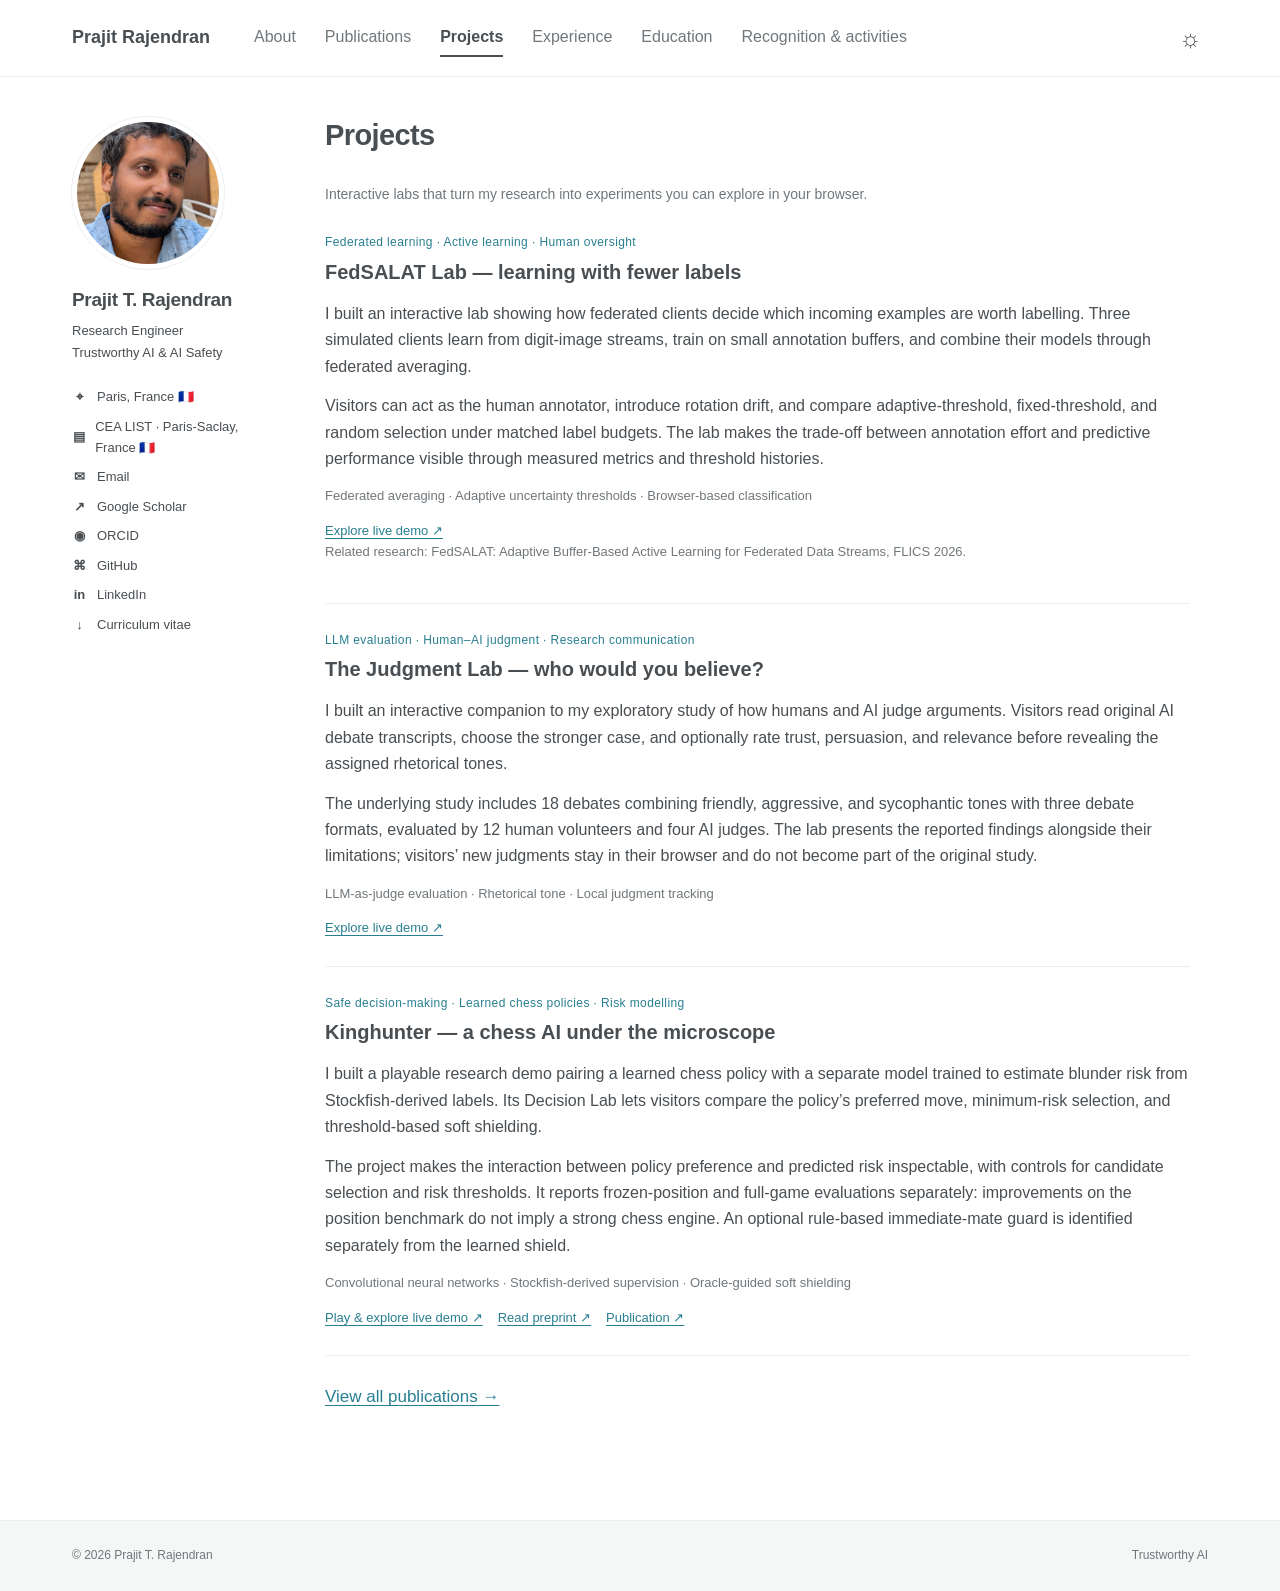
==== projects.html @ d3f107b3 "Version 2 initial" ====
<!doctype html><html lang="en"><head><meta charset="utf-8"><meta name="viewport" content="width=device-width,initial-scale=1"><meta name="description" content="Prajit T. Rajendran — trustworthy AI researcher at CEA LIST. Research, publications, and academic experience."><title>Projects | Prajit T. Rajendran</title><link rel="stylesheet" href="assets/style.css"><script src="assets/main.js" defer></script></head><body><a class="skip" href="#main">Skip to content</a><header><div class="header-inner"><a class="brand" href="index.html">Prajit Rajendran</a><nav aria-label="Main navigation"><a href="index.html">About</a><a href="publications.html">Publications</a><a href="projects.html" aria-current="page">Projects</a><a href="experience.html">Experience</a><a href="education.html">Education</a><a href="service.html">Recognition &amp; activities</a></nav><button id="theme" aria-label="Switch to dark theme" title="Toggle color theme">☼</button></div></header><div class="layout"><aside class="profile"><div class="avatar"><img src="assets/photo.jpg" alt="Prajit T. Rajendran" width="152" height="152"></div><h2>Prajit T. Rajendran</h2><p class="role">Research Engineer<br>Trustworthy AI & AI Safety</p><ul class="profile-links"><li><span>⌖</span> Paris, France 🇫🇷</li><li><span>▤</span> CEA LIST · Paris-Saclay, France 🇫🇷</li><li><span>✉</span> <a href="mailto:praj99T@gmail.com">Email</a></li><li><span>↗</span> <a href="https://scholar.google.com/citations?user=R2wEeSEAAAAJ">Google Scholar</a></li><li><span>◉</span> <a href="https://orcid.org/0000-0002-8283-9891">ORCID</a></li><li><span>⌘</span> <a href="https://github.com/Prajit-Rajendran">GitHub</a></li><li><span>in</span> <a href="https://linkedin.com/in/prajitrajendran">LinkedIn</a></li><li><span>↓</span> <a href="assets/CV_Prajit_Rajendran.pdf">Curriculum vitae</a></li></ul></aside><main id="main"><section aria-labelledby="projects-heading"><h1 id="projects-heading">Projects</h1>
<p class="muted">Interactive labs that turn my research into experiments you can explore in your browser.</p>
<article class="project"><p class="project-meta">Federated learning · Active learning · Human oversight</p><h3>FedSALAT Lab — learning with fewer labels</h3>
<p>I built an interactive lab showing how federated clients decide which incoming examples are worth labelling. Three simulated clients learn from digit-image streams, train on small annotation buffers, and combine their models through federated averaging.</p>
<p>Visitors can act as the human annotator, introduce rotation drift, and compare adaptive-threshold, fixed-threshold, and random selection under matched label budgets. The lab makes the trade-off between annotation effort and predictive performance visible through measured metrics and threshold histories.</p>
<p class="project-tools">Federated averaging · Adaptive uncertainty thresholds · Browser-based classification</p>
<div class="paper-links"><a href="https://fedsalat-lab.vercel.app/" aria-label="Explore FedSALAT Lab live demo">Explore live demo ↗</a></div>
<p class="project-reference">Related research: FedSALAT: Adaptive Buffer-Based Active Learning for Federated Data Streams, FLICS 2026.</p>
<!-- Add this project's code link here when available. -->
</article>
<article class="project"><p class="project-meta">LLM evaluation · Human–AI judgment · Research communication</p><h3>The Judgment Lab — who would you believe?</h3>
<p>I built an interactive companion to my exploratory study of how humans and AI judge arguments. Visitors read original AI debate transcripts, choose the stronger case, and optionally rate trust, persuasion, and relevance before revealing the assigned rhetorical tones.</p>
<p>The underlying study includes 18 debates combining friendly, aggressive, and sycophantic tones with three debate formats, evaluated by 12 human volunteers and four AI judges. The lab presents the reported findings alongside their limitations; visitors’ new judgments stay in their browser and do not become part of the original study.</p>
<p class="project-tools">LLM-as-judge evaluation · Rhetorical tone · Local judgment tracking</p>
<div class="paper-links"><a href="https://ai-debate-judgment-lab.vercel.app/" aria-label="Explore The Judgment Lab live demo">Explore live demo ↗</a></div>
<!-- Add this project's code or publication link here when available. -->
</article>
<article class="project"><p class="project-meta">Safe decision-making · Learned chess policies · Risk modelling</p><h3>Kinghunter — a chess AI under the microscope</h3>
<p>I built a playable research demo pairing a learned chess policy with a separate model trained to estimate blunder risk from Stockfish-derived labels. Its Decision Lab lets visitors compare the policy’s preferred move, minimum-risk selection, and threshold-based soft shielding.</p>
<p>The project makes the interaction between policy preference and predicted risk inspectable, with controls for candidate selection and risk thresholds. It reports frozen-position and full-game evaluations separately: improvements on the position benchmark do not imply a strong chess engine. An optional rule-based immediate-mate guard is identified separately from the learned shield.</p>
<p class="project-tools">Convolutional neural networks · Stockfish-derived supervision · Oracle-guided soft shielding</p>
<div class="paper-links"><a href="https://kinghunter-ogss.vercel.app/" aria-label="Explore Kinghunter live demo">Play & explore live demo ↗</a><a href="https://arxiv.org/abs/2603.08506">Read preprint ↗</a><a href="https://doi.org/10.1109/ICMLA66185.2025.00130">Publication ↗</a></div>
<!-- Add this project's code link here when available. -->
</article>
<p><a class="text-link" href="publications.html">View all publications →</a></p></section>
</main></div><footer><div>© 2026 Prajit T. Rajendran <span>Trustworthy AI</span></div></footer></body></html>
---- assets/style.css ----
*{box-sizing:border-box} :root{--bg:#fff;--text:#494e52;--muted:#70777b;--line:#eceeef;--accent:#287f91;--soft:#f5f7f7}html{color-scheme:light}body{margin:0;background:var(--bg);color:var(--text);font:17px/1.65 -apple-system,BlinkMacSystemFont,"Segoe UI",Arial,sans-serif}a{color:var(--accent);text-underline-offset:3px}a:hover{color:var(--text)}header{border-bottom:1px solid var(--line)}.header-inner{max-width:1200px;margin:auto;display:flex;align-items:center;gap:44px;padding:19px 32px}.brand{font-size:18px;font-weight:700;text-decoration:none;color:var(--text);white-space:nowrap}nav{display:flex;gap:29px;flex:1}nav a{font-size:16px;text-decoration:none;color:var(--muted);padding:5px 0}nav a[aria-current]{color:var(--text);border-bottom:2px solid var(--text);font-weight:600}button{cursor:pointer;color:var(--text);background:none;border:0;font-size:25px}a:focus-visible,button:focus-visible,input:focus-visible,select:focus-visible{outline:3px solid var(--accent);outline-offset:4px}.layout{max-width:1200px;margin:40px auto 90px;display:grid;grid-template-columns:205px minmax(0,1fr);gap:48px;padding:0 32px}.profile{align-self:start;position:sticky;top:28px;font-size:13px}.avatar{width:152px;height:152px;margin:0 0 18px;border:5px solid var(--bg);outline:1px solid var(--line);border-radius:50%;background:#edf2f2;display:flex;align-items:center;justify-content:center;position:relative;font:44px Georgia,serif;letter-spacing:2px;color:#547177}.avatar span{position:absolute;bottom:24px;font:10px Arial;letter-spacing:2px}.profile h2{font-size:19px;margin:0 0 6px;line-height:1.4}.role{margin:0 0 22px;line-height:1.7}.profile-links{list-style:none;padding:0;margin:0}.profile-links li{margin:8px 0;display:flex;gap:10px;align-items:center}.profile-links span{width:15px;text-align:center;font-size:13px;font-weight:600}.profile-links a{color:var(--text);text-decoration:none}.profile-links a:hover{color:var(--accent);text-decoration:underline}main{max-width:865px}h1{font-size:29px;line-height:1.3;margin:0 0 28px;letter-spacing:-.6px}h2{font-size:23px;line-height:1.4;margin:35px 0 18px;letter-spacing:-.3px}h3{font-size:18px;line-height:1.45;margin:6px 0}p{margin:0 0 19px}.intro{font-size:21px;line-height:1.65;max-width:760px}.muted,.date{color:var(--muted);font-size:14px}.interests{padding-left:20px}.interests li{margin:6px 0}.paper{margin-bottom:27px}.paper p{margin:0 0 5px;font-size:15px;line-height:1.65}.paper .paper-title{font-size:17px;font-weight:600;line-height:1.5}.paper .venue{font-style:italic;color:var(--muted)}.paper-links{display:flex;gap:15px;font-size:13px}.entry{padding:0 0 22px;margin-bottom:22px;border-bottom:1px solid var(--line)}.entry h2{font-size:20px;margin:6px 0}.entry p{margin:5px 0;font-size:16px}.entry .org{color:var(--accent)}.filters{display:flex;gap:12px;margin:28px 0 10px}input,select{font:inherit;font-size:14px;background:var(--bg);color:var(--text);border:1px solid #bbc4c7;border-radius:4px;padding:11px 12px}input{flex:1;min-width:0}footer{border-top:1px solid var(--line);background:var(--soft);font-size:12px;color:var(--muted);padding:25px 32px}footer div{max-width:1136px;margin:auto}footer span{float:right}.skip,.sr-only{position:absolute;width:1px;height:1px;overflow:hidden;clip-path:inset(50%)}.skip:focus{width:auto;height:auto;clip-path:none;z-index:5;padding:10px;background:var(--bg)}[hidden]{display:none!important}html[data-theme=dark]{color-scheme:dark;--bg:#202527;--text:#dce0e2;--muted:#a9b2b6;--line:#394044;--accent:#80c7d5;--soft:#191e20}html[data-theme=dark] .avatar{background:#34494d;color:#d0e5e8}@media(min-width:1400px){.layout{margin-top:52px}}@media(max-width:800px){.header-inner{padding:15px 22px;gap:20px;flex-wrap:wrap}nav{order:3;flex-basis:100%;gap:22px;overflow:auto}#theme{margin-left:auto}.layout{grid-template-columns:170px minmax(0,1fr);gap:28px;padding:0 22px}.avatar{width:125px;height:125px}.filters{flex-direction:column}}@media(max-width:580px){body{font-size:16px}.layout{display:block;margin-top:25px}.profile{position:static;padding-bottom:25px;margin-bottom:30px;border-bottom:1px solid var(--line)}.avatar{float:left;width:88px;height:88px;margin:0 20px 12px 0;font-size:29px}.avatar span{bottom:12px;font-size:8px}.profile h2{padding-top:5px}.role{margin-bottom:15px}.profile-links{clear:both;display:flex;flex-wrap:wrap;gap:0 18px}.profile-links li{margin:4px 0}.profile-links li:nth-child(2){display:none}h1{font-size:27px}nav{gap:20px}nav a{font-size:14px;white-space:nowrap}footer span{display:block;float:none;margin-top:6px}}

.intro-actions{display:flex;flex-wrap:wrap;gap:12px 25px;margin:25px 0 34px;font-size:15px;font-weight:600}.project{border-bottom:1px solid var(--line);padding:0 0 27px;margin:27px 0}.project h3{font-size:20px;margin:5px 0 14px}.project p{font-size:16px;margin-bottom:13px}.project .project-meta{font-size:12px;letter-spacing:.4px;color:var(--accent);margin-bottom:5px}.project .project-tools,.project .project-reference{font-size:13px;color:var(--muted)}

@media(min-width:801px) and (max-width:1100px){.header-inner{gap:20px;flex-wrap:wrap}nav{order:3;flex-basis:100%;gap:26px;overflow:auto}nav a{white-space:nowrap}#theme{margin-left:auto}}

.avatar img{display:block;width:100%;height:100%;object-fit:cover;border-radius:50%}
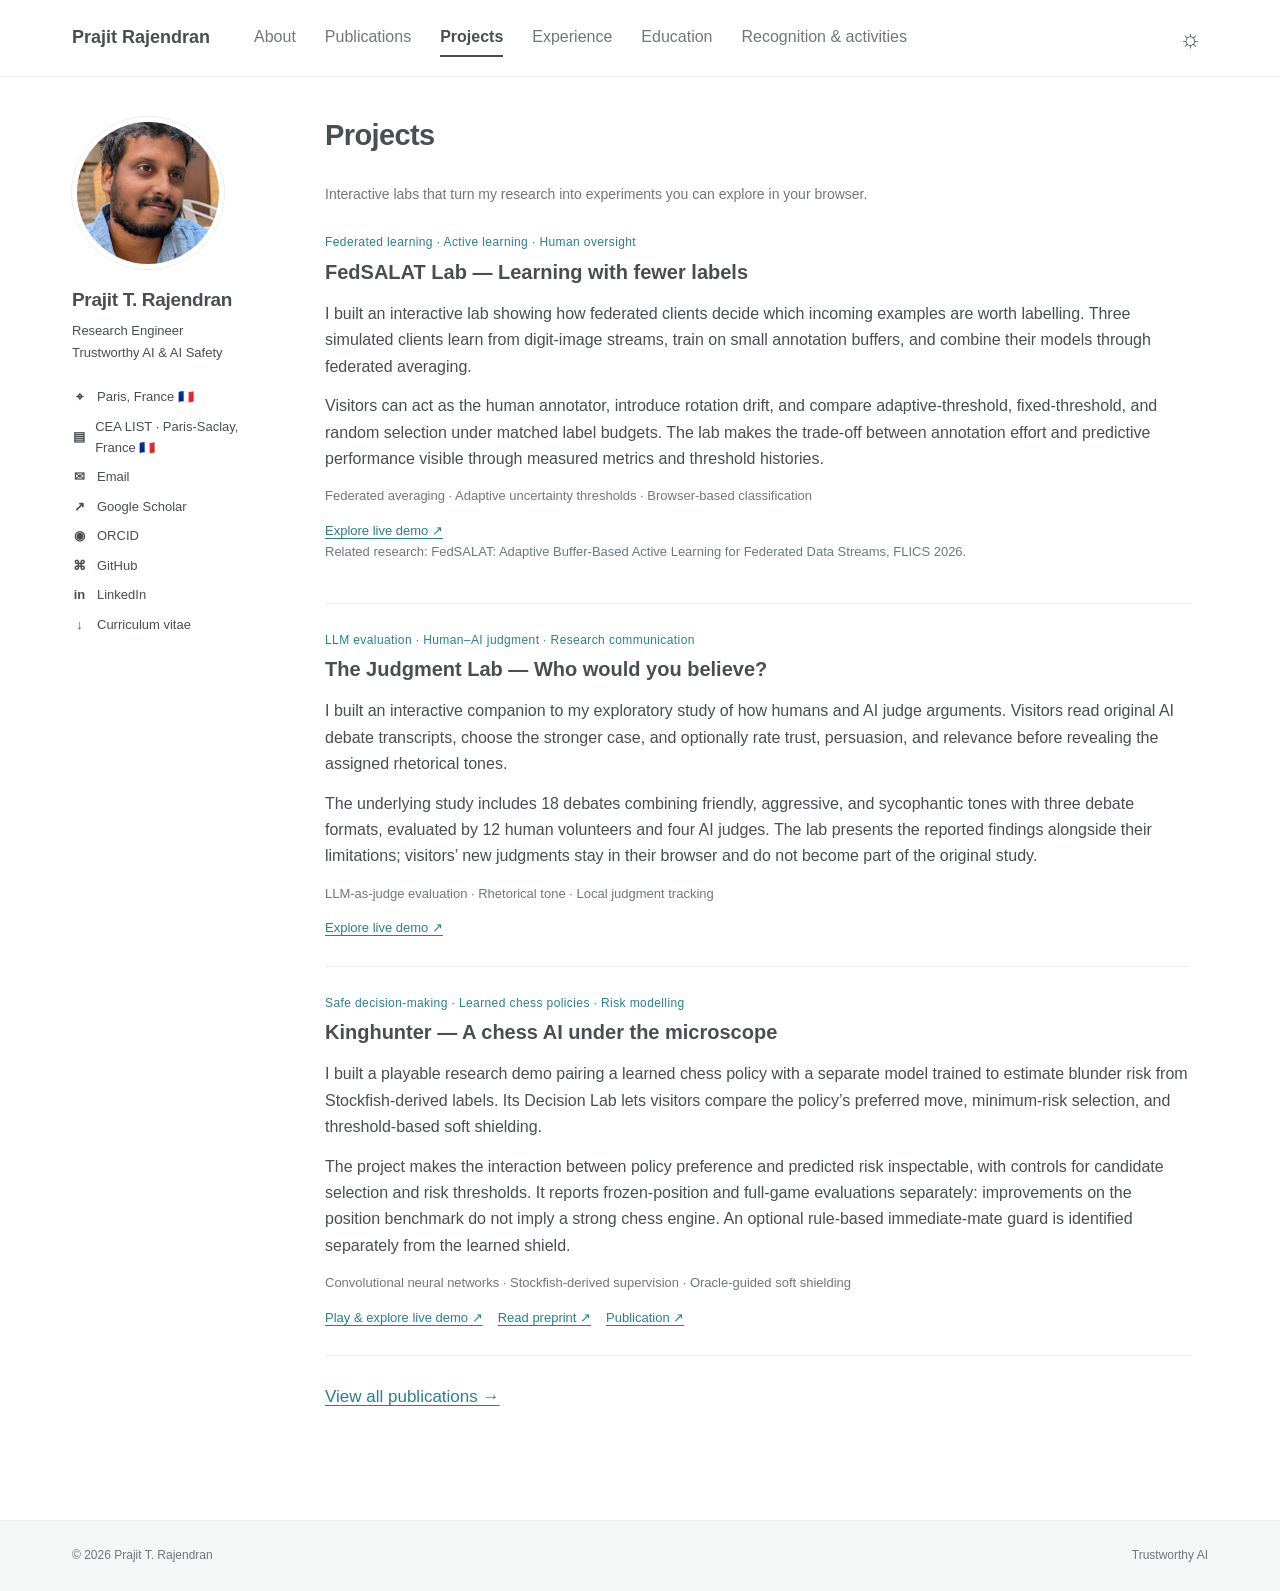
==== commit a61242b3: "Readme updated" ====
--- a/projects.html
+++ b/projects.html
@@ -1,6 +1,6 @@
 <!doctype html><html lang="en"><head><meta charset="utf-8"><meta name="viewport" content="width=device-width,initial-scale=1"><meta name="description" content="Prajit T. Rajendran — trustworthy AI researcher at CEA LIST. Research, publications, and academic experience."><title>Projects | Prajit T. Rajendran</title><link rel="stylesheet" href="assets/style.css"><script src="assets/main.js" defer></script></head><body><a class="skip" href="#main">Skip to content</a><header><div class="header-inner"><a class="brand" href="index.html">Prajit Rajendran</a><nav aria-label="Main navigation"><a href="index.html">About</a><a href="publications.html">Publications</a><a href="projects.html" aria-current="page">Projects</a><a href="experience.html">Experience</a><a href="education.html">Education</a><a href="service.html">Recognition &amp; activities</a></nav><button id="theme" aria-label="Switch to dark theme" title="Toggle color theme">☼</button></div></header><div class="layout"><aside class="profile"><div class="avatar"><img src="assets/photo.jpg" alt="Prajit T. Rajendran" width="152" height="152"></div><h2>Prajit T. Rajendran</h2><p class="role">Research Engineer<br>Trustworthy AI & AI Safety</p><ul class="profile-links"><li><span>⌖</span> Paris, France 🇫🇷</li><li><span>▤</span> CEA LIST · Paris-Saclay, France 🇫🇷</li><li><span>✉</span> <a href="mailto:praj99T@gmail.com">Email</a></li><li><span>↗</span> <a href="https://scholar.google.com/citations?user=R2wEeSEAAAAJ">Google Scholar</a></li><li><span>◉</span> <a href="https://orcid.org/0000-0002-8283-9891">ORCID</a></li><li><span>⌘</span> <a href="https://github.com/Prajit-Rajendran">GitHub</a></li><li><span>in</span> <a href="https://linkedin.com/in/prajitrajendran">LinkedIn</a></li><li><span>↓</span> <a href="assets/CV_Prajit_Rajendran.pdf">Curriculum vitae</a></li></ul></aside><main id="main"><section aria-labelledby="projects-heading"><h1 id="projects-heading">Projects</h1>
 <p class="muted">Interactive labs that turn my research into experiments you can explore in your browser.</p>
-<article class="project"><p class="project-meta">Federated learning · Active learning · Human oversight</p><h3>FedSALAT Lab — learning with fewer labels</h3>
+<article class="project"><p class="project-meta">Federated learning · Active learning · Human oversight</p><h3>FedSALAT Lab — Learning with fewer labels</h3>
 <p>I built an interactive lab showing how federated clients decide which incoming examples are worth labelling. Three simulated clients learn from digit-image streams, train on small annotation buffers, and combine their models through federated averaging.</p>
 <p>Visitors can act as the human annotator, introduce rotation drift, and compare adaptive-threshold, fixed-threshold, and random selection under matched label budgets. The lab makes the trade-off between annotation effort and predictive performance visible through measured metrics and threshold histories.</p>
 <p class="project-tools">Federated averaging · Adaptive uncertainty thresholds · Browser-based classification</p>
@@ -8,14 +8,14 @@
 <p class="project-reference">Related research: FedSALAT: Adaptive Buffer-Based Active Learning for Federated Data Streams, FLICS 2026.</p>
 <!-- Add this project's code link here when available. -->
 </article>
-<article class="project"><p class="project-meta">LLM evaluation · Human–AI judgment · Research communication</p><h3>The Judgment Lab — who would you believe?</h3>
+<article class="project"><p class="project-meta">LLM evaluation · Human–AI judgment · Research communication</p><h3>The Judgment Lab — Who would you believe?</h3>
 <p>I built an interactive companion to my exploratory study of how humans and AI judge arguments. Visitors read original AI debate transcripts, choose the stronger case, and optionally rate trust, persuasion, and relevance before revealing the assigned rhetorical tones.</p>
 <p>The underlying study includes 18 debates combining friendly, aggressive, and sycophantic tones with three debate formats, evaluated by 12 human volunteers and four AI judges. The lab presents the reported findings alongside their limitations; visitors’ new judgments stay in their browser and do not become part of the original study.</p>
 <p class="project-tools">LLM-as-judge evaluation · Rhetorical tone · Local judgment tracking</p>
 <div class="paper-links"><a href="https://ai-debate-judgment-lab.vercel.app/" aria-label="Explore The Judgment Lab live demo">Explore live demo ↗</a></div>
 <!-- Add this project's code or publication link here when available. -->
 </article>
-<article class="project"><p class="project-meta">Safe decision-making · Learned chess policies · Risk modelling</p><h3>Kinghunter — a chess AI under the microscope</h3>
+<article class="project"><p class="project-meta">Safe decision-making · Learned chess policies · Risk modelling</p><h3>Kinghunter — A chess AI under the microscope</h3>
 <p>I built a playable research demo pairing a learned chess policy with a separate model trained to estimate blunder risk from Stockfish-derived labels. Its Decision Lab lets visitors compare the policy’s preferred move, minimum-risk selection, and threshold-based soft shielding.</p>
 <p>The project makes the interaction between policy preference and predicted risk inspectable, with controls for candidate selection and risk thresholds. It reports frozen-position and full-game evaluations separately: improvements on the position benchmark do not imply a strong chess engine. An optional rule-based immediate-mate guard is identified separately from the learned shield.</p>
 <p class="project-tools">Convolutional neural networks · Stockfish-derived supervision · Oracle-guided soft shielding</p>
